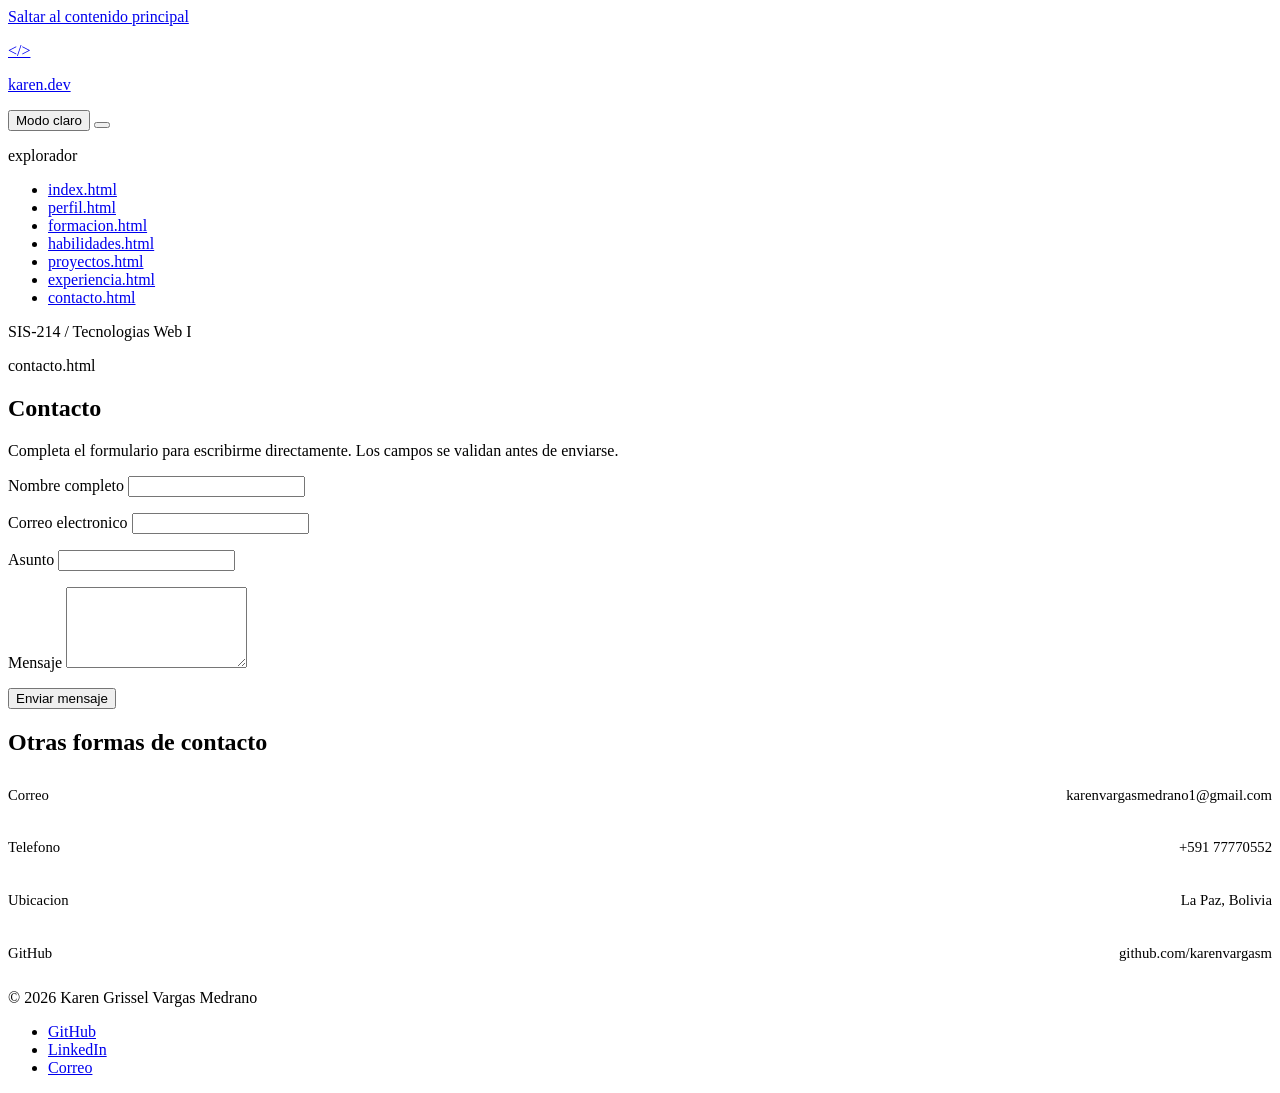
==== contacto.html @ 55a9fb4f "feat: paginas de experiencia y contacto con validacion de formulario" ====
<!DOCTYPE html>
<html lang="es">
<head>
<meta charset="UTF-8">
<meta name="viewport" content="width=device-width, initial-scale=1.0">
<title>Contacto - Karen Vargas Medrano</title>
<meta name="description" content="Formulario de contacto de Karen Grissel Vargas Medrano.">
<link rel="icon" type="image/svg+xml" href="assets/images/favicon.svg">
<link rel="preconnect" href="https://fonts.googleapis.com">
<link rel="preconnect" href="https://fonts.gstatic.com" crossorigin>
<link href="https://fonts.googleapis.com/css2?family=JetBrains+Mono:wght@400;500;700&family=Inter:wght@400;500;600;700&display=swap" rel="stylesheet">
<link rel="stylesheet" href="css/base.css">
<link rel="stylesheet" href="css/layout.css">
<link rel="stylesheet" href="css/components.css">
<link rel="stylesheet" href="css/pages.css">
</head>
<body>

<a class="skip_link" href="#contenido_principal">Saltar al contenido principal</a>

<header class="site_header">
  <div class="header_inner">
    <a class="logo_link" href="index.html">
      <p class="logo_tag">&lt;/&gt;</p>
      <p class="logo_name">karen.dev</p>
    </a>
    <div class="header_actions">
      <button id="theme_toggle" class="theme_toggle" type="button" aria-pressed="false">
        <span class="toggle_dot"></span>
        <span class="toggle_label">Modo oscuro</span>
      </button>
      <button id="mobile_nav_toggle" class="mobile_nav_toggle" type="button" aria-label="Abrir menu" aria-controls="side_nav" aria-expanded="false">
        <span></span>
      </button>
    </div>
  </div>
</header>

<div class="layout_shell">
  <nav class="side_nav" id="side_nav" aria-label="Navegacion principal">
    <p class="nav_heading">explorador</p>
    <ul class="nav_list">
      <li><a href="index.html" class="nav_link"><span class="nav_dot" style="--dot-color:#61afef"></span>index.html</a></li>
      <li><a href="perfil.html" class="nav_link"><span class="nav_dot" style="--dot-color:#c586c0"></span>perfil.html</a></li>
      <li><a href="formacion.html" class="nav_link"><span class="nav_dot" style="--dot-color:#98c379"></span>formacion.html</a></li>
      <li><a href="habilidades.html" class="nav_link"><span class="nav_dot" style="--dot-color:#e5a260"></span>habilidades.html</a></li>
      <li><a href="proyectos.html" class="nav_link"><span class="nav_dot" style="--dot-color:#f07178"></span>proyectos.html</a></li>
      <li><a href="experiencia.html" class="nav_link"><span class="nav_dot" style="--dot-color:#61afef"></span>experiencia.html</a></li>
      <li><a href="contacto.html" class="nav_link"><span class="nav_dot" style="--dot-color:#c586c0"></span>contacto.html</a></li>
    </ul>
    <p class="nav_footer_note">SIS-214 / Tecnologias Web I</p>
  </nav>

  <main id="contenido_principal">

    <section class="page_hero reveal_on_scroll">
      <p class="page_hero_tag">contacto.html</p>
      <h1>Contacto</h1>
      <p class="page_hero_desc">
        Completa el formulario para escribirme directamente. Los campos se
        validan antes de enviarse.
      </p>
    </section>

    <section class="reveal_on_scroll">
      <form id="contact_form" class="contact_form" novalidate>
        <div class="form_field">
          <label for="input_name">Nombre completo</label>
          <input type="text" id="input_name" name="nombre" autocomplete="name" required minlength="3">
          <p class="field_error" id="error_name" role="alert"></p>
        </div>

        <div class="form_field">
          <label for="input_email">Correo electronico</label>
          <input type="email" id="input_email" name="correo" autocomplete="email" required>
          <p class="field_error" id="error_email" role="alert"></p>
        </div>

        <div class="form_field">
          <label for="input_subject">Asunto</label>
          <input type="text" id="input_subject" name="asunto" required minlength="3">
          <p class="field_error" id="error_subject" role="alert"></p>
        </div>

        <div class="form_field">
          <label for="input_message">Mensaje</label>
          <textarea id="input_message" name="mensaje" rows="5" required minlength="10"></textarea>
          <p class="field_error" id="error_message" role="alert"></p>
        </div>

        <button type="submit" class="btn btn_primary">Enviar mensaje</button>
        <p class="form_status" id="form_status" role="status" aria-live="polite"></p>
      </form>
    </section>

    <section class="reveal_on_scroll">
      <h2>Otras formas de contacto</h2>
      <div class="quick_facts">
        <div class="quick_fact"><span>Correo</span><span>karenvargasmedrano1@gmail.com</span></div>
        <div class="quick_fact"><span>Telefono</span><span>+591 77770552</span></div>
        <div class="quick_fact"><span>Ubicacion</span><span>La Paz, Bolivia</span></div>
        <div class="quick_fact"><span>GitHub</span><span>github.com/karenvargasm</span></div>
      </div>
    </section>

  </main>
</div>

<footer class="site_footer">
  <p>&copy; <span id="current_year"></span> Karen Grissel Vargas Medrano</p>
  <ul class="social_links" aria-label="Enlaces profesionales">
    <li><a href="https://github.com/karenvargasm" target="_blank" rel="noopener noreferrer">GitHub</a></li>
    <li><a href="http://www.linkedin.com/in/karen-grissel-vargas-medrano-57955a436" target="_blank" rel="noopener noreferrer">LinkedIn</a></li>
    <li><a href="mailto:karenvargasmedrano1@gmail.com">Correo</a></li>
  </ul>
</footer>

<script src="js/theme.js"></script>
<script src="js/nav.js"></script>
<script src="js/reveal.js"></script>
<script src="js/contact.js"></script>
</body>
</html>
---- css/pages.css ----
.hero_section {
  display: flex;
  flex-wrap: wrap-reverse;
  align-items: center;
  gap: 2.75rem;
  padding: 3rem 0 2.5rem;
  border-bottom: 1px solid var(--border_soft);
}

.hero_text {
  flex: 1 1 340px;
}

.hero_eyebrow {
  font-family: var(--font_mono);
  color: var(--accent_string);
  margin-bottom: 0.4em;
  min-height: 1.4em;
}

.hero_summary {
  max-width: 60ch;
  color: var(--text_muted);
}

.hero_meta {
  display: flex;
  flex-wrap: wrap;
  gap: 1.4rem;
  margin: 1rem 0 1.5rem;
  font-size: 0.95rem;
  color: var(--text_muted);
}

.hero_meta li {
  display: flex;
  align-items: center;
  gap: 0.5em;
}

.hero_actions {
  display: flex;
  flex-wrap: wrap;
  gap: 0.8rem;
}

.hero_figure {
  flex: 0 0 auto;
  margin: 0 auto;
}

.hero_figure img {
  border-radius: var(--radius_base);
  width: 190px;
  height: 190px;
}

.home_terminal_wrap {
  padding: 2.5rem 0;
}

.home_grid {
  display: grid;
  grid-template-columns: 1.1fr 0.9fr;
  gap: 2.5rem;
  align-items: start;
  padding: 2.5rem 0;
  border-top: 1px solid var(--border_soft);
}

.home_grid_text h2 {
  margin-bottom: 0.6em;
}

.quick_facts {
  display: flex;
  flex-direction: column;
  gap: 0.85rem;
}

.quick_fact {
  display: flex;
  justify-content: space-between;
  padding: 0.75em 0;
  border-bottom: 1px dashed var(--border_soft);
  font-size: 0.92rem;
}

.quick_fact span:first-child {
  color: var(--text_muted);
}

@media (max-width: 900px) {
  .home_grid {
    grid-template-columns: 1fr;
  }
}

@media (max-width: 860px) {
  .hero_section {
    padding-top: 2rem;
    text-align: center;
    justify-content: center;
  }
  .hero_meta {
    justify-content: center;
  }
  .hero_meta li {
    justify-content: center;
  }
  .hero_actions {
    justify-content: center;
  }
}

@media (max-width: 480px) {
  .header_inner {
    padding: 0.75rem 1rem;
  }
  .theme_toggle span.toggle_label {
    display: none;
  }
}
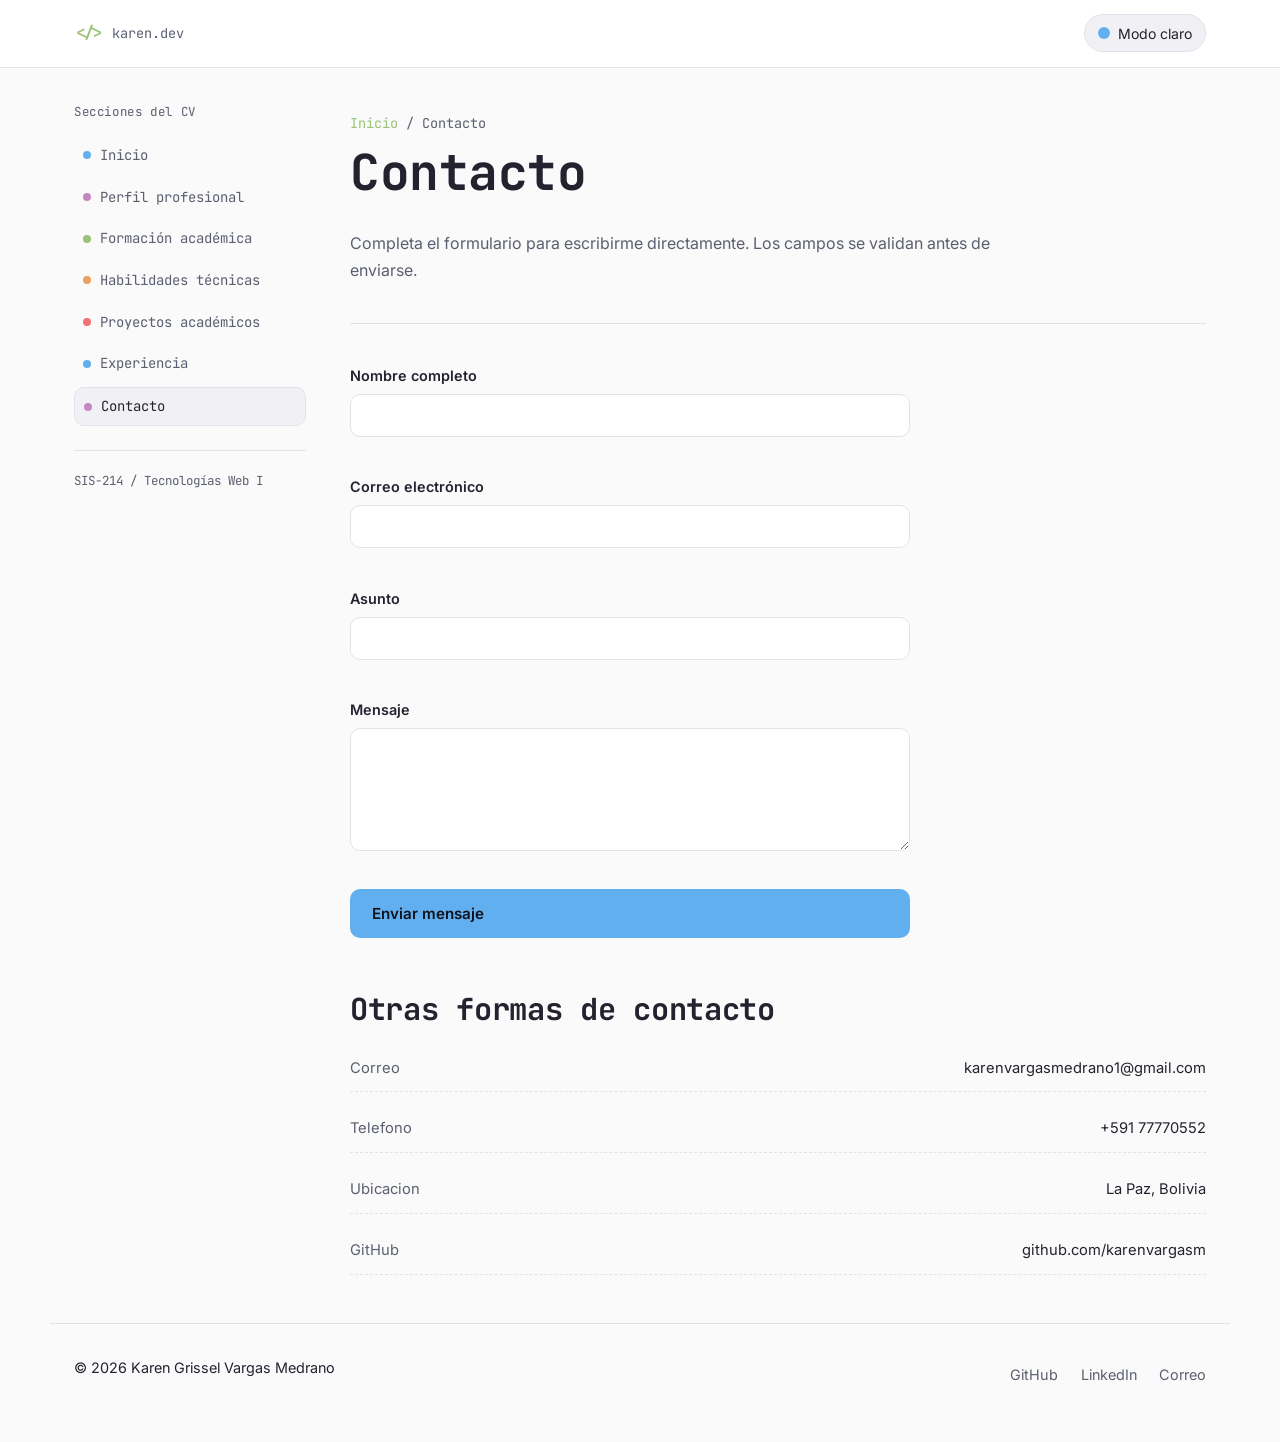
==== commit e320a669: "refactor: reemplazar nombres de archivo visibles por nombres de seccion legibles" ====
--- a/contacto.html
+++ b/contacto.html
@@ -37,24 +37,24 @@
 </header>
 
 <div class="layout_shell">
-  <nav class="side_nav" id="side_nav" aria-label="Navegacion principal">
-    <p class="nav_heading">explorador</p>
+  <nav class="side_nav" id="side_nav" aria-label="Navegación principal">
+    <p class="nav_heading">Secciones del CV</p>
     <ul class="nav_list">
-      <li><a href="index.html" class="nav_link"><span class="nav_dot" style="--dot-color:#61afef"></span>index.html</a></li>
-      <li><a href="perfil.html" class="nav_link"><span class="nav_dot" style="--dot-color:#c586c0"></span>perfil.html</a></li>
-      <li><a href="formacion.html" class="nav_link"><span class="nav_dot" style="--dot-color:#98c379"></span>formacion.html</a></li>
-      <li><a href="habilidades.html" class="nav_link"><span class="nav_dot" style="--dot-color:#e5a260"></span>habilidades.html</a></li>
-      <li><a href="proyectos.html" class="nav_link"><span class="nav_dot" style="--dot-color:#f07178"></span>proyectos.html</a></li>
-      <li><a href="experiencia.html" class="nav_link"><span class="nav_dot" style="--dot-color:#61afef"></span>experiencia.html</a></li>
-      <li><a href="contacto.html" class="nav_link"><span class="nav_dot" style="--dot-color:#c586c0"></span>contacto.html</a></li>
+      <li><a href="index.html" class="nav_link"><span class="nav_dot" style="--dot-color:#61afef"></span>Inicio</a></li>
+      <li><a href="perfil.html" class="nav_link"><span class="nav_dot" style="--dot-color:#c586c0"></span>Perfil profesional</a></li>
+      <li><a href="formacion.html" class="nav_link"><span class="nav_dot" style="--dot-color:#98c379"></span>Formación académica</a></li>
+      <li><a href="habilidades.html" class="nav_link"><span class="nav_dot" style="--dot-color:#e5a260"></span>Habilidades técnicas</a></li>
+      <li><a href="proyectos.html" class="nav_link"><span class="nav_dot" style="--dot-color:#f07178"></span>Proyectos académicos</a></li>
+      <li><a href="experiencia.html" class="nav_link"><span class="nav_dot" style="--dot-color:#61afef"></span>Experiencia</a></li>
+      <li><a href="contacto.html" class="nav_link"><span class="nav_dot" style="--dot-color:#c586c0"></span>Contacto</a></li>
     </ul>
-    <p class="nav_footer_note">SIS-214 / Tecnologias Web I</p>
+    <p class="nav_footer_note">SIS-214 / Tecnologías Web I</p>
   </nav>
 
   <main id="contenido_principal">
 
     <section class="page_hero reveal_on_scroll">
-      <p class="page_hero_tag">contacto.html</p>
+      <p class="page_hero_tag"><a href="index.html">Inicio</a> <span aria-hidden="true">/</span> Contacto</p>
       <h1>Contacto</h1>
       <p class="page_hero_desc">
         Completa el formulario para escribirme directamente. Los campos se
@@ -71,7 +71,7 @@
         </div>
 
         <div class="form_field">
-          <label for="input_email">Correo electronico</label>
+          <label for="input_email">Correo electrónico</label>
           <input type="email" id="input_email" name="correo" autocomplete="email" required>
           <p class="field_error" id="error_email" role="alert"></p>
         </div>
--- a/css/base.css
+++ b/css/base.css
@@ -0,0 +1,129 @@
+:root {
+  --font_mono: 'JetBrains Mono', 'Courier New', monospace;
+  --font_sans: 'Inter', system-ui, -apple-system, sans-serif;
+
+  --accent_function: #61afef;
+  --accent_keyword: #c586c0;
+  --accent_string: #98c379;
+  --accent_warning: #e5a260;
+  --accent_error: #f07178;
+
+  --bg_body: #1e1e2e;
+  --bg_panel: #262637;
+  --bg_panel_alt: #2d2d42;
+  --text_main: #e8e6e3;
+  --text_muted: #9aa0b3;
+  --border_soft: #3a3a52;
+
+  --radius_base: 10px;
+  --radius_lg: 16px;
+  --transition_base: 0.2s ease;
+  --transition_slow: 0.45s ease;
+  --max_width: 1180px;
+}
+
+[data-theme='light'] {
+  --bg_body: #fafafa;
+  --bg_panel: #ffffff;
+  --bg_panel_alt: #f1f1f5;
+  --text_main: #232330;
+  --text_muted: #5b5f70;
+  --border_soft: #e2e2ea;
+}
+
+*, *::before, *::after {
+  box-sizing: border-box;
+}
+
+html {
+  scroll-behavior: smooth;
+}
+
+@media (prefers-reduced-motion: reduce) {
+  html {
+    scroll-behavior: auto;
+  }
+  *, *::before, *::after {
+    animation-duration: 0.01ms !important;
+    transition-duration: 0.01ms !important;
+  }
+}
+
+body {
+  margin: 0;
+  background-color: var(--bg_body);
+  color: var(--text_main);
+  font-family: var(--font_sans);
+  line-height: 1.65;
+  transition: background-color var(--transition_base), color var(--transition_base);
+}
+
+h1, h2, h3, h4 {
+  font-family: var(--font_mono);
+  line-height: 1.25;
+  margin: 0 0 0.55em;
+  letter-spacing: -0.01em;
+}
+
+h1 { font-size: clamp(2rem, 5vw, 3.1rem); }
+h2 { font-size: clamp(1.4rem, 3vw, 1.9rem); }
+h3 { font-size: 1.08rem; }
+h4 { font-size: 0.95rem; color: var(--text_muted); }
+
+p {
+  margin: 0 0 1em;
+  color: var(--text_main);
+}
+
+a {
+  color: var(--accent_function);
+}
+
+img {
+  max-width: 100%;
+  display: block;
+}
+
+ul, ol {
+  margin: 0;
+  padding: 0;
+  list-style: none;
+}
+
+button {
+  font: inherit;
+}
+
+a:focus-visible,
+button:focus-visible,
+input:focus-visible,
+textarea:focus-visible {
+  outline: 3px solid var(--accent_function);
+  outline-offset: 2px;
+}
+
+.skip_link {
+  position: absolute;
+  left: -999px;
+  top: 0;
+  background: var(--accent_function);
+  color: #10131c;
+  padding: 0.75em 1.25em;
+  z-index: 100;
+  border-radius: 0 0 var(--radius_base) 0;
+}
+
+.skip_link:focus {
+  left: 0;
+}
+
+.reveal_on_scroll {
+  opacity: 0;
+  transform: translateY(24px);
+  transition: opacity var(--transition_slow), transform var(--transition_slow);
+}
+
+.reveal_on_scroll.is_visible {
+  opacity: 1;
+  transform: translateY(0);
+}
--- a/css/layout.css
+++ b/css/layout.css
@@ -0,0 +1,252 @@
+.site_header {
+  position: sticky;
+  top: 0;
+  z-index: 30;
+  background-color: var(--bg_panel);
+  border-bottom: 1px solid var(--border_soft);
+}
+
+.header_inner {
+  max-width: var(--max_width);
+  margin: 0 auto;
+  padding: 0.9rem 1.5rem;
+  display: flex;
+  align-items: center;
+  justify-content: space-between;
+  gap: 1rem;
+}
+
+.logo_link {
+  display: flex;
+  align-items: center;
+  gap: 0.5em;
+  text-decoration: none;
+}
+
+.logo_tag {
+  font-family: var(--font_mono);
+  font-weight: 700;
+  color: var(--accent_string);
+  margin: 0;
+}
+
+.logo_name {
+  font-family: var(--font_mono);
+  font-size: 0.85rem;
+  color: var(--text_muted);
+  margin: 0;
+}
+
+.header_actions {
+  display: flex;
+  align-items: center;
+  gap: 0.75rem;
+}
+
+.mobile_nav_toggle {
+  display: none;
+  align-items: center;
+  justify-content: center;
+  width: 40px;
+  height: 40px;
+  border-radius: var(--radius_base);
+  background-color: var(--bg_panel_alt);
+  border: 1px solid var(--border_soft);
+  cursor: pointer;
+}
+
+.mobile_nav_toggle span {
+  display: block;
+  width: 18px;
+  height: 2px;
+  background-color: var(--text_main);
+  position: relative;
+}
+
+.mobile_nav_toggle span::before,
+.mobile_nav_toggle span::after {
+  content: '';
+  position: absolute;
+  left: 0;
+  width: 18px;
+  height: 2px;
+  background-color: var(--text_main);
+}
+
+.mobile_nav_toggle span::before { top: -6px; }
+.mobile_nav_toggle span::after { top: 6px; }
+
+.theme_toggle {
+  display: flex;
+  align-items: center;
+  gap: 0.55em;
+  background-color: var(--bg_panel_alt);
+  color: var(--text_main);
+  border: 1px solid var(--border_soft);
+  border-radius: 999px;
+  padding: 0.45em 0.95em;
+  font-family: var(--font_sans);
+  font-size: 0.88rem;
+  cursor: pointer;
+  transition: transform var(--transition_base);
+}
+
+.theme_toggle:hover {
+  transform: translateY(-1px);
+}
+
+.toggle_dot {
+  width: 12px;
+  height: 12px;
+  border-radius: 50%;
+  background-color: var(--accent_warning);
+  transition: background-color var(--transition_base);
+}
+
+[data-theme='light'] .toggle_dot {
+  background-color: var(--accent_function);
+}
+
+.layout_shell {
+  max-width: var(--max_width);
+  margin: 0 auto;
+  padding: 0 1.5rem;
+  display: grid;
+  grid-template-columns: 232px 1fr;
+  gap: 2.75rem;
+  align-items: start;
+}
+
+.side_nav {
+  position: sticky;
+  top: 5rem;
+  padding: 1.4rem 0 3rem;
+}
+
+.nav_heading {
+  font-family: var(--font_mono);
+  color: var(--text_muted);
+  font-size: 0.78rem;
+  letter-spacing: 0.05em;
+  margin-bottom: 0.9rem;
+}
+
+.nav_list {
+  display: flex;
+  flex-direction: column;
+  gap: 0.3rem;
+}
+
+.nav_link {
+  display: flex;
+  align-items: center;
+  gap: 0.65em;
+  padding: 0.5em 0.65em;
+  border-radius: var(--radius_base);
+  color: var(--text_muted);
+  text-decoration: none;
+  font-family: var(--font_mono);
+  font-size: 0.87rem;
+  transition: background-color var(--transition_base), color var(--transition_base);
+}
+
+.nav_link:hover,
+.nav_link:focus-visible {
+  background-color: var(--bg_panel_alt);
+  color: var(--text_main);
+}
+
+.nav_link.is_active {
+  background-color: var(--bg_panel_alt);
+  color: var(--text_main);
+  border: 1px solid var(--border_soft);
+}
+
+.nav_dot {
+  width: 8px;
+  height: 8px;
+  border-radius: 50%;
+  background-color: var(--dot-color, var(--accent_function));
+  flex-shrink: 0;
+}
+
+.nav_footer_note {
+  margin-top: 1.5rem;
+  padding-top: 1.25rem;
+  border-top: 1px solid var(--border_soft);
+  font-size: 0.78rem;
+  color: var(--text_muted);
+  font-family: var(--font_mono);
+}
+
+main {
+  padding-bottom: 3rem;
+  min-width: 0;
+}
+
+.site_footer {
+  max-width: var(--max_width);
+  margin: 0 auto;
+  padding: 2rem 1.5rem 3rem;
+  display: flex;
+  flex-wrap: wrap;
+  gap: 1rem;
+  align-items: center;
+  justify-content: space-between;
+  color: var(--text_muted);
+  font-size: 0.9rem;
+  border-top: 1px solid var(--border_soft);
+}
+
+.social_links {
+  display: flex;
+  gap: 1.4rem;
+}
+
+.social_links a {
+  color: var(--text_muted);
+  text-decoration: none;
+  display: flex;
+  align-items: center;
+  gap: 0.4em;
+}
+
+.social_links a:hover {
+  color: var(--accent_function);
+}
+
+@media (max-width: 860px) {
+  .layout_shell {
+    grid-template-columns: 1fr;
+    gap: 0;
+  }
+
+  .mobile_nav_toggle {
+    display: flex;
+  }
+
+  .side_nav {
+    position: fixed;
+    inset: 0;
+    top: 64px;
+    background-color: var(--bg_body);
+    padding: 1.5rem;
+    transform: translateX(-100%);
+    transition: transform var(--transition_slow);
+    z-index: 25;
+    overflow-y: auto;
+  }
+
+  .side_nav.is_open {
+    transform: translateX(0);
+  }
+
+  .nav_list {
+    gap: 0.5rem;
+  }
+
+  .nav_link {
+    font-size: 1rem;
+    padding: 0.85em 0.75em;
+  }
+}
--- a/css/components.css
+++ b/css/components.css
@@ -0,0 +1,542 @@
+.btn {
+  display: inline-flex;
+  align-items: center;
+  gap: 0.5em;
+  font-family: var(--font_sans);
+  font-weight: 600;
+  font-size: 0.95rem;
+  padding: 0.7em 1.4em;
+  border-radius: var(--radius_base);
+  text-decoration: none;
+  border: 1px solid transparent;
+  cursor: pointer;
+  transition: transform var(--transition_base), background-color var(--transition_base);
+}
+
+.btn:hover {
+  transform: translateY(-2px);
+}
+
+.btn_primary {
+  background-color: var(--accent_function);
+  color: #10131c;
+}
+
+.btn_secondary {
+  background-color: transparent;
+  border-color: var(--border_soft);
+  color: var(--text_main);
+}
+
+.page_hero {
+  padding: 2.75rem 0 1.5rem;
+  border-bottom: 1px solid var(--border_soft);
+  margin-bottom: 2.5rem;
+}
+
+.page_hero_tag {
+  font-family: var(--font_mono);
+  color: var(--text_muted);
+  font-size: 0.85rem;
+  margin-bottom: 0.5em;
+}
+
+.page_hero_tag a {
+  color: var(--accent_string);
+  text-decoration: none;
+}
+
+.page_hero_tag a:hover {
+  text-decoration: underline;
+}
+
+.page_hero_desc {
+  max-width: 64ch;
+  color: var(--text_muted);
+}
+
+.stat_grid {
+  display: grid;
+  grid-template-columns: repeat(auto-fit, minmax(150px, 1fr));
+  gap: 1rem;
+  margin: 2rem 0;
+}
+
+.stat_card {
+  background-color: var(--bg_panel);
+  border: 1px solid var(--border_soft);
+  border-radius: var(--radius_base);
+  padding: 1.1rem 1.25rem;
+}
+
+.stat_value {
+  font-family: var(--font_mono);
+  font-size: 1.8rem;
+  color: var(--accent_function);
+  display: block;
+}
+
+.stat_label {
+  font-size: 0.85rem;
+  color: var(--text_muted);
+}
+
+.section_nav_grid {
+  display: grid;
+  grid-template-columns: repeat(auto-fit, minmax(230px, 1fr));
+  gap: 1.25rem;
+  margin: 2rem 0;
+}
+
+.section_nav_card {
+  display: block;
+  background-color: var(--bg_panel);
+  border: 1px solid var(--border_soft);
+  border-radius: var(--radius_lg);
+  padding: 1.5rem;
+  text-decoration: none;
+  color: var(--text_main);
+  transition: transform var(--transition_base), border-color var(--transition_base);
+  position: relative;
+  overflow: hidden;
+}
+
+.section_nav_card::before {
+  content: '';
+  position: absolute;
+  top: 0;
+  left: 0;
+  width: 4px;
+  height: 100%;
+  background-color: var(--dot-color, var(--accent_function));
+}
+
+.section_nav_card:hover {
+  transform: translateY(-4px);
+  border-color: var(--dot-color, var(--accent_function));
+}
+
+.section_nav_file {
+  font-family: var(--font_mono);
+  font-size: 0.78rem;
+  color: var(--text_muted);
+  display: block;
+  margin-bottom: 0.6em;
+}
+
+.section_nav_arrow {
+  font-family: var(--font_mono);
+  color: var(--dot-color, var(--accent_function));
+  font-size: 0.85rem;
+}
+
+.terminal_window {
+  background-color: #14141f;
+  border: 1px solid var(--border_soft);
+  border-radius: var(--radius_lg);
+  overflow: hidden;
+  box-shadow: 0 20px 60px -25px rgba(0,0,0,0.6);
+}
+
+.terminal_bar {
+  display: flex;
+  align-items: center;
+  gap: 0.5rem;
+  padding: 0.75rem 1rem;
+  background-color: #1a1a28;
+  border-bottom: 1px solid var(--border_soft);
+}
+
+.terminal_dot {
+  width: 11px;
+  height: 11px;
+  border-radius: 50%;
+}
+
+.terminal_dot.dot_red { background-color: #f07178; }
+.terminal_dot.dot_yellow { background-color: #e5a260; }
+.terminal_dot.dot_green { background-color: #98c379; }
+
+.terminal_title {
+  margin-left: 0.5rem;
+  font-family: var(--font_mono);
+  font-size: 0.78rem;
+  color: var(--text_muted);
+}
+
+.terminal_body {
+  padding: 1.5rem;
+  font-family: var(--font_mono);
+  font-size: 0.92rem;
+  color: #d7dae0;
+  min-height: 220px;
+}
+
+.terminal_line {
+  display: block;
+  margin-bottom: 0.5em;
+  white-space: pre-wrap;
+  word-break: break-word;
+}
+
+.terminal_prompt {
+  color: var(--accent_string);
+  margin-right: 0.5em;
+}
+
+.terminal_output {
+  color: var(--text_muted);
+}
+
+.terminal_cursor {
+  display: inline-block;
+  width: 8px;
+  height: 1.1em;
+  background-color: var(--accent_function);
+  vertical-align: text-bottom;
+  animation: blink_cursor 1s steps(1) infinite;
+}
+
+@keyframes blink_cursor {
+  50% { opacity: 0; }
+}
+
+.timeline_list {
+  display: flex;
+  flex-direction: column;
+  gap: 1.4rem;
+  border-left: 2px solid var(--border_soft);
+  padding-left: 1.6rem;
+  position: relative;
+}
+
+.timeline_item {
+  position: relative;
+}
+
+.timeline_item::before {
+  content: '';
+  position: absolute;
+  left: -1.85rem;
+  top: 0.35rem;
+  width: 10px;
+  height: 10px;
+  border-radius: 50%;
+  background-color: var(--accent_function);
+  border: 2px solid var(--bg_body);
+}
+
+.timeline_date {
+  font-family: var(--font_mono);
+  font-size: 0.8rem;
+  color: var(--accent_keyword);
+  margin-bottom: 0.15em;
+}
+
+.badge {
+  display: inline-block;
+  font-family: var(--font_mono);
+  font-size: 0.72rem;
+  padding: 0.28em 0.7em;
+  border-radius: 999px;
+  background-color: var(--bg_panel_alt);
+  border: 1px solid var(--border_soft);
+  color: var(--text_muted);
+}
+
+.badge_current {
+  background-color: rgba(97, 175, 239, 0.12);
+  border-color: var(--accent_function);
+  color: var(--accent_function);
+}
+
+.skills_grid {
+  display: grid;
+  grid-template-columns: repeat(auto-fit, minmax(230px, 1fr));
+  gap: 1.25rem;
+  margin-bottom: 1.75rem;
+}
+
+.skill_card {
+  background-color: var(--bg_panel);
+  border: 1px solid var(--border_soft);
+  border-radius: var(--radius_base);
+  padding: 1rem 1.15rem;
+}
+
+.skill_card_head {
+  display: flex;
+  justify-content: space-between;
+  align-items: baseline;
+  margin-bottom: 0.5em;
+}
+
+.skill_percent {
+  font-family: var(--font_mono);
+  font-size: 0.8rem;
+  color: var(--text_muted);
+}
+
+.skill_bar {
+  height: 8px;
+  border-radius: 999px;
+  background-color: var(--bg_panel_alt);
+  overflow: hidden;
+}
+
+.skill_fill {
+  display: block;
+  height: 100%;
+  width: 0%;
+  background: linear-gradient(90deg, var(--accent_function), var(--accent_string));
+  border-radius: inherit;
+  transition: width 1.1s ease;
+}
+
+.skill_fill.is_filled {
+  width: var(--fill-level, 0%);
+}
+
+.skill_group_title {
+  font-family: var(--font_mono);
+  color: var(--accent_string);
+  font-size: 0.85rem;
+  text-transform: lowercase;
+  margin: 2rem 0 1rem;
+}
+
+.tag_list {
+  display: flex;
+  flex-wrap: wrap;
+  gap: 0.6rem;
+}
+
+.tag {
+  font-family: var(--font_mono);
+  font-size: 0.8rem;
+  background-color: var(--bg_panel_alt);
+  border: 1px solid var(--border_soft);
+  color: var(--text_muted);
+  padding: 0.4em 0.85em;
+  border-radius: 999px;
+  transition: border-color var(--transition_base), color var(--transition_base);
+}
+
+.tag:hover {
+  border-color: var(--accent_function);
+  color: var(--text_main);
+}
+
+.filter_bar {
+  display: flex;
+  flex-wrap: wrap;
+  gap: 0.65rem;
+  margin: 1.75rem 0;
+}
+
+.filter_btn {
+  font-family: var(--font_mono);
+  font-size: 0.82rem;
+  background-color: var(--bg_panel);
+  border: 1px solid var(--border_soft);
+  color: var(--text_muted);
+  padding: 0.5em 1.05em;
+  border-radius: 999px;
+  cursor: pointer;
+  transition: all var(--transition_base);
+}
+
+.filter_btn:hover {
+  color: var(--text_main);
+  border-color: var(--accent_function);
+}
+
+.filter_btn.is_active {
+  background-color: var(--accent_function);
+  color: #10131c;
+  border-color: var(--accent_function);
+}
+
+.projects_grid {
+  display: grid;
+  grid-template-columns: repeat(auto-fit, minmax(260px, 1fr));
+  gap: 1.25rem;
+}
+
+.project_card {
+  background-color: var(--bg_panel);
+  border: 1px solid var(--border_soft);
+  border-radius: var(--radius_base);
+  padding: 1.35rem;
+  display: flex;
+  flex-direction: column;
+  gap: 0.75rem;
+  transition: transform var(--transition_base), border-color var(--transition_base);
+}
+
+.project_card:hover {
+  transform: translateY(-3px);
+  border-color: var(--accent_function);
+}
+
+.project_category {
+  font-family: var(--font_mono);
+  font-size: 0.75rem;
+  color: var(--accent_warning);
+}
+
+.project_summary {
+  color: var(--text_muted);
+  font-size: 0.94rem;
+  flex-grow: 1;
+}
+
+.project_detail_btn {
+  align-self: flex-start;
+  background: none;
+  border: 1px solid var(--border_soft);
+  color: var(--accent_function);
+  font-family: var(--font_mono);
+  font-size: 0.82rem;
+  padding: 0.5em 1em;
+  border-radius: var(--radius_base);
+  cursor: pointer;
+  transition: background-color var(--transition_base);
+}
+
+.project_detail_btn:hover {
+  background-color: var(--bg_panel_alt);
+}
+
+.modal_overlay {
+  position: fixed;
+  inset: 0;
+  background-color: rgba(10, 10, 18, 0.72);
+  display: none;
+  align-items: center;
+  justify-content: center;
+  padding: 1.5rem;
+  z-index: 60;
+}
+
+.modal_overlay.is_open {
+  display: flex;
+}
+
+.modal_box {
+  background-color: var(--bg_panel);
+  border: 1px solid var(--border_soft);
+  border-radius: var(--radius_lg);
+  max-width: 560px;
+  width: 100%;
+  max-height: 85vh;
+  overflow-y: auto;
+  padding: 2rem;
+  position: relative;
+}
+
+.modal_close {
+  position: absolute;
+  top: 1.1rem;
+  right: 1.1rem;
+  background-color: var(--bg_panel_alt);
+  border: 1px solid var(--border_soft);
+  color: var(--text_main);
+  width: 34px;
+  height: 34px;
+  border-radius: 50%;
+  cursor: pointer;
+  font-family: var(--font_mono);
+  font-size: 1rem;
+}
+
+.modal_category {
+  font-family: var(--font_mono);
+  font-size: 0.78rem;
+  color: var(--accent_warning);
+  margin-bottom: 0.4em;
+}
+
+.modal_list {
+  display: flex;
+  flex-direction: column;
+  gap: 0.5rem;
+  margin-top: 1rem;
+}
+
+.modal_list li {
+  padding-left: 1.2em;
+  position: relative;
+  color: var(--text_muted);
+}
+
+.modal_list li::before {
+  content: '>';
+  position: absolute;
+  left: 0;
+  color: var(--accent_function);
+  font-family: var(--font_mono);
+}
+
+.contact_form {
+  display: flex;
+  flex-direction: column;
+  gap: 1.1rem;
+  max-width: 560px;
+}
+
+.form_field {
+  display: flex;
+  flex-direction: column;
+  gap: 0.4em;
+}
+
+.form_field label {
+  font-size: 0.9rem;
+  font-weight: 600;
+  color: var(--text_main);
+}
+
+.form_field input,
+.form_field textarea {
+  font-family: var(--font_sans);
+  font-size: 1rem;
+  padding: 0.65em 0.8em;
+  border-radius: var(--radius_base);
+  border: 1px solid var(--border_soft);
+  background-color: var(--bg_panel);
+  color: var(--text_main);
+  transition: border-color var(--transition_base);
+}
+
+.form_field input:focus,
+.form_field textarea:focus {
+  border-color: var(--accent_function);
+}
+
+.form_field.has_error input,
+.form_field.has_error textarea {
+  border-color: var(--accent_error);
+}
+
+.field_error {
+  color: var(--accent_error);
+  font-size: 0.82rem;
+  min-height: 1.1em;
+  margin: 0;
+}
+
+.form_status {
+  font-family: var(--font_mono);
+  font-size: 0.9rem;
+  min-height: 1.4em;
+}
+
+.form_status.is_success { color: var(--accent_string); }
+.form_status.is_error { color: var(--accent_error); }
+
+.icon_svg {
+  width: 16px;
+  height: 16px;
+  flex-shrink: 0;
+}
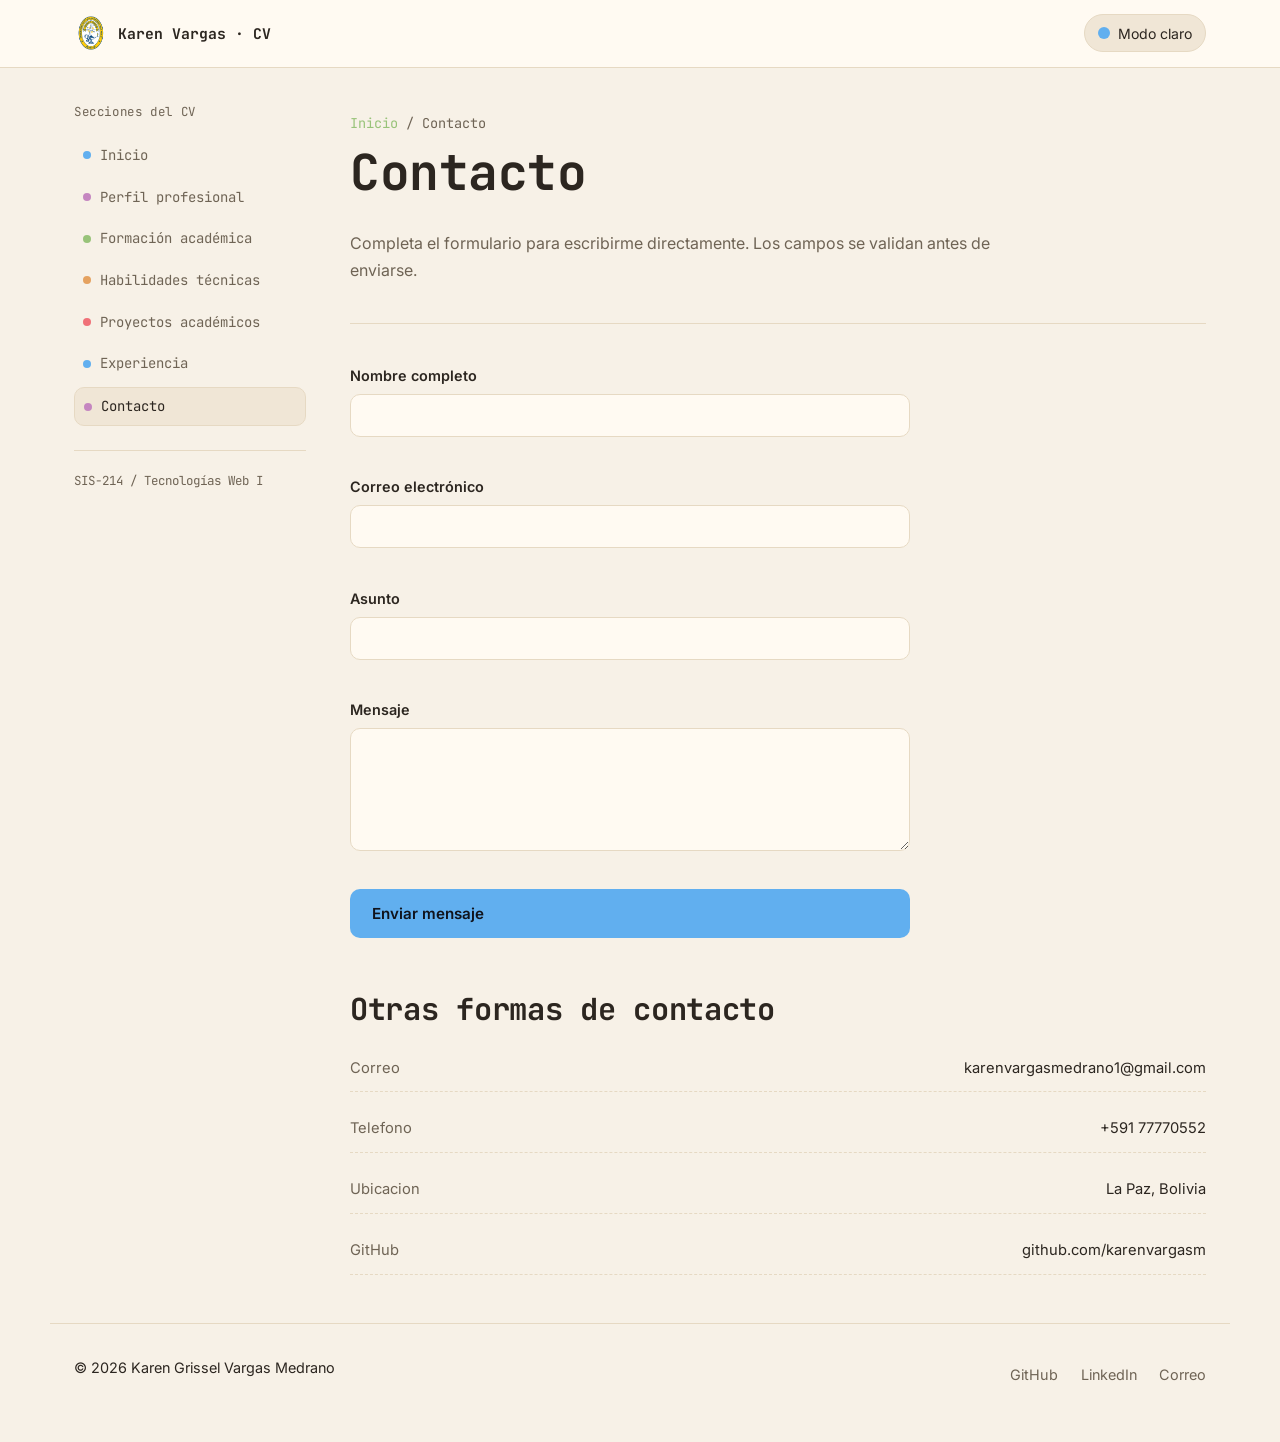
==== commit b8fe0f21: "feat: reemplazar logo personal por insignia institucional del proyecto" ====
--- a/contacto.html
+++ b/contacto.html
@@ -21,9 +21,12 @@
 <header class="site_header">
   <div class="header_inner">
     <a class="logo_link" href="index.html">
-      <p class="logo_tag">&lt;/&gt;</p>
-      <p class="logo_name">karen.dev</p>
-    </a>
+  <img src="assets/images/logo-institucional.png" alt="Universidad Católica Boliviana San Pablo" class="logo_badge" width="34" height="34">
+  <span class="logo_text">
+    <span class="logo_name">Karen Vargas · CV</span>
+    <span class="logo_sub"></span>
+  </span>
+</a>
     <div class="header_actions">
       <button id="theme_toggle" class="theme_toggle" type="button" aria-pressed="false">
         <span class="toggle_dot"></span>
--- a/css/base.css
+++ b/css/base.css
@@ -23,12 +23,12 @@
 }
 
 [data-theme='light'] {
-  --bg_body: #fafafa;
-  --bg_panel: #ffffff;
-  --bg_panel_alt: #f1f1f5;
-  --text_main: #232330;
-  --text_muted: #5b5f70;
-  --border_soft: #e2e2ea;
+  --bg_body: #f7f1e7;
+  --bg_panel: #fffaf2;
+  --bg_panel_alt: #f0e6d6;
+  --text_main: #2c2620;
+  --text_muted: #6f6455;
+  --border_soft: #e6d9c3;
 }
 
 *, *::before, *::after {
--- a/css/layout.css
+++ b/css/layout.css
@@ -19,22 +19,34 @@
 .logo_link {
   display: flex;
   align-items: center;
-  gap: 0.5em;
+  gap: 0.65em;
   text-decoration: none;
 }
 
-.logo_tag {
+.logo_badge {
+  display: block;
+  flex-shrink: 0;
+  border-radius: 50%;
+}
+
+.logo_text {
+  display: flex;
+  flex-direction: column;
+  line-height: 1.2;
+}
+
+.logo_name {
   font-family: var(--font_mono);
   font-weight: 700;
-  color: var(--accent_string);
+  font-size: 0.92rem;
+  color: var(--text_main);
   margin: 0;
 }
 
-.logo_name {
-  font-family: var(--font_mono);
-  font-size: 0.85rem;
-  color: var(--text_muted);
-  margin: 0;
+.logo_sub {
+  font-family: var(--font_mono);
+  font-size: 0.72rem;
+  color: var(--text_muted);
 }
 
 .header_actions {
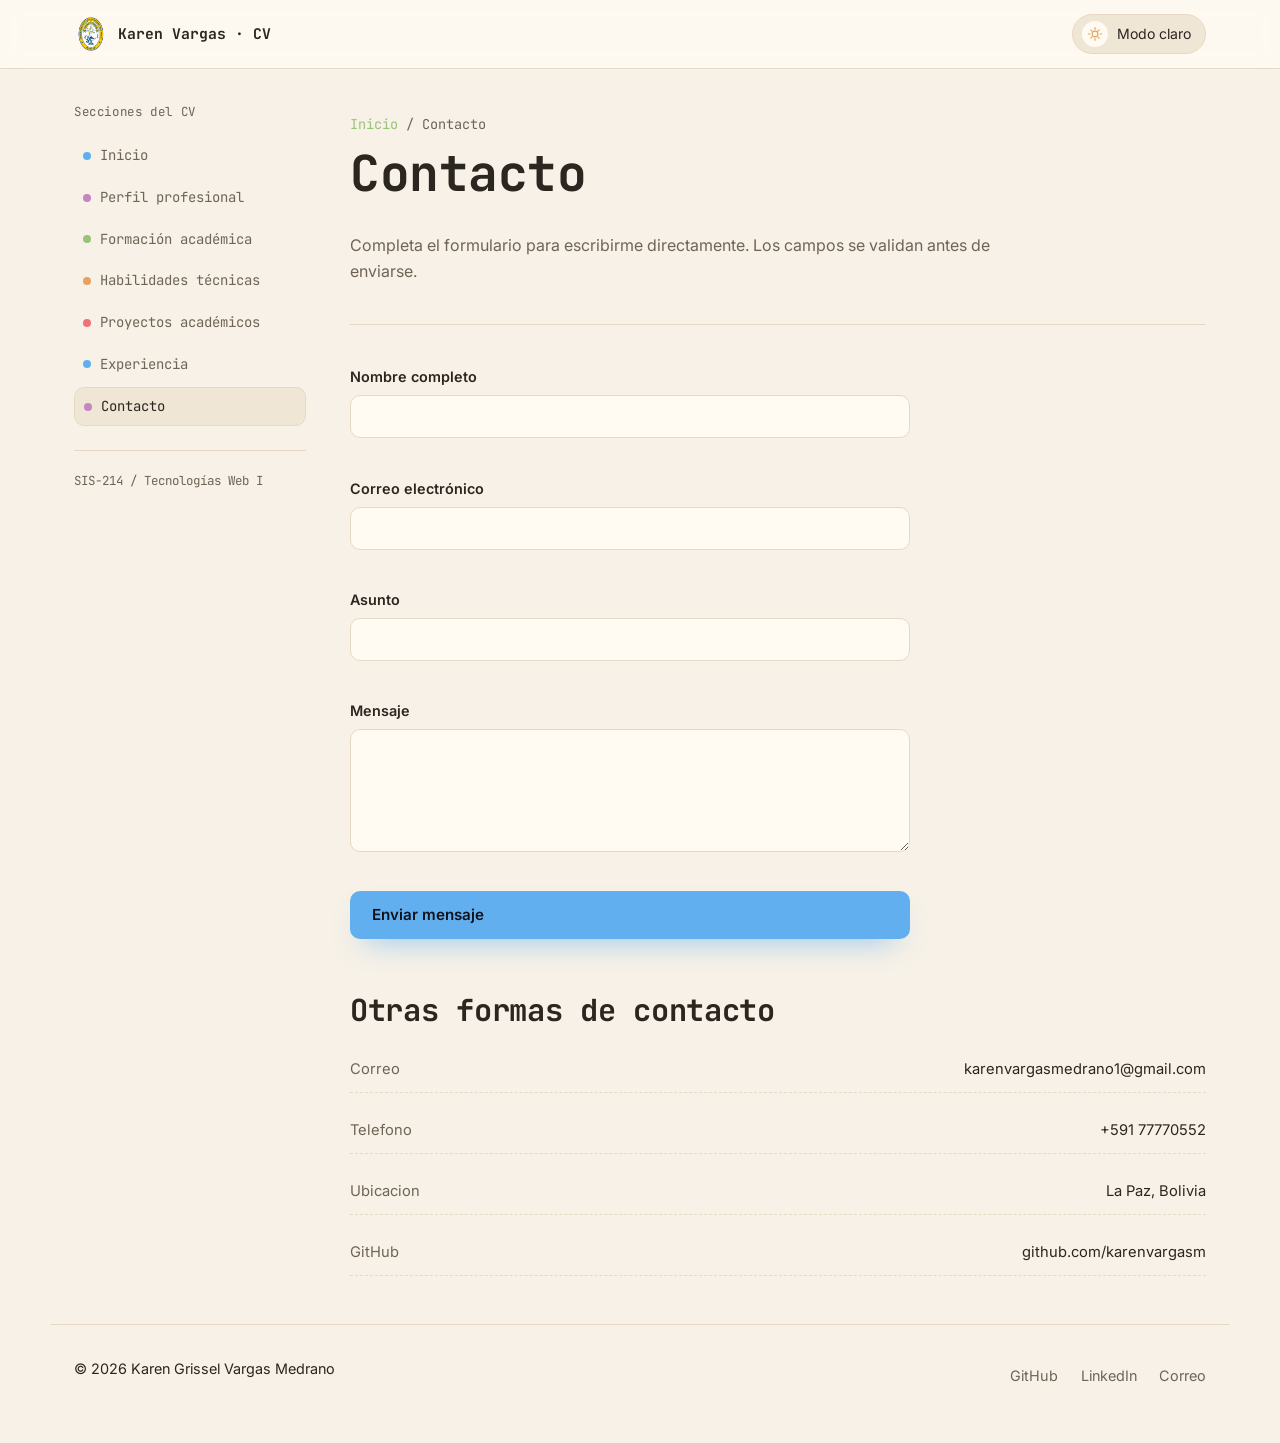
==== commit ccf1dd04: "style: reemplazar boton de tema" ====
--- a/contacto.html
+++ b/contacto.html
@@ -29,9 +29,17 @@
 </a>
     <div class="header_actions">
       <button id="theme_toggle" class="theme_toggle" type="button" aria-pressed="false">
-        <span class="toggle_dot"></span>
-        <span class="toggle_label">Modo oscuro</span>
-      </button>
+  <span class="toggle_icon" aria-hidden="true">
+    <svg class="icon_sun" viewBox="0 0 24 24" fill="none" xmlns="http://www.w3.org/2000/svg">
+      <circle cx="12" cy="12" r="4.3" stroke="currentColor" stroke-width="1.7"/>
+      <path d="M12 2.5V5.2M12 18.8V21.5M4.5 12H1.8M22.2 12H19.5M5.7 5.7L7.6 7.6M16.4 16.4L18.3 18.3M18.3 5.7L16.4 7.6M7.6 16.4L5.7 18.3" stroke="currentColor" stroke-width="1.7" stroke-linecap="round"/>
+    </svg>
+    <svg class="icon_moon" viewBox="0 0 24 24" fill="none" xmlns="http://www.w3.org/2000/svg">
+      <path d="M20.2 14.3A8.4 8.4 0 1 1 9.7 3.8a6.6 6.6 0 0 0 10.5 10.5Z" fill="currentColor"/>
+    </svg>
+  </span>
+  <span class="toggle_label">Modo oscuro</span>
+</button>
       <button id="mobile_nav_toggle" class="mobile_nav_toggle" type="button" aria-label="Abrir menu" aria-controls="side_nav" aria-expanded="false">
         <span></span>
       </button>
@@ -114,12 +122,15 @@
   <ul class="social_links" aria-label="Enlaces profesionales">
     <li><a href="https://github.com/karenvargasm" target="_blank" rel="noopener noreferrer">GitHub</a></li>
     <li><a href="http://www.linkedin.com/in/karen-grissel-vargas-medrano-57955a436" target="_blank" rel="noopener noreferrer">LinkedIn</a></li>
-    <li><a href="mailto:karenvargasmedrano1@gmail.com">Correo</a></li>
+    <li><a href="mailto:karenvargasmedrano1@gmail.com" id="email_link">Correo</a></li>
   </ul>
 </footer>
 
+<p class="email_toast" id="email_toast" role="status" aria-live="polite"></p>
+
 <script src="js/theme.js"></script>
 <script src="js/nav.js"></script>
+<script src="js/email.js"></script>
 <script src="js/reveal.js"></script>
 <script src="js/contact.js"></script>
 </body>
--- a/css/layout.css
+++ b/css/layout.css
@@ -2,7 +2,8 @@
   position: sticky;
   top: 0;
   z-index: 30;
-  background-color: var(--bg_panel);
+  background-color: color-mix(in srgb, var(--bg_panel) 88%, transparent);
+  backdrop-filter: blur(10px);
   border-bottom: 1px solid var(--border_soft);
 }
 
@@ -91,32 +92,54 @@
 .theme_toggle {
   display: flex;
   align-items: center;
-  gap: 0.55em;
+  gap: 0.6em;
   background-color: var(--bg_panel_alt);
   color: var(--text_main);
   border: 1px solid var(--border_soft);
   border-radius: 999px;
-  padding: 0.45em 0.95em;
+  padding: 0.4em 1em 0.4em 0.7em;
   font-family: var(--font_sans);
   font-size: 0.88rem;
   cursor: pointer;
-  transition: transform var(--transition_base);
+  transition: transform var(--transition_base), border-color var(--transition_base);
 }
 
 .theme_toggle:hover {
   transform: translateY(-1px);
-}
-
-.toggle_dot {
-  width: 12px;
-  height: 12px;
+  border-color: var(--accent_warning);
+}
+
+.toggle_icon {
+  display: flex;
+  align-items: center;
+  justify-content: center;
+  width: 26px;
+  height: 26px;
   border-radius: 50%;
-  background-color: var(--accent_warning);
-  transition: background-color var(--transition_base);
-}
-
-[data-theme='light'] .toggle_dot {
-  background-color: var(--accent_function);
+  background-color: var(--bg_panel);
+}
+
+.toggle_icon svg {
+  width: 16px;
+  height: 16px;
+}
+
+.icon_moon {
+  display: block;
+  color: var(--accent_function);
+}
+
+.icon_sun {
+  display: none;
+  color: var(--accent_warning);
+}
+
+[data-theme='light'] .icon_moon {
+  display: none;
+}
+
+[data-theme='light'] .icon_sun {
+  display: block;
 }
 
 .layout_shell {
--- a/css/components.css
+++ b/css/components.css
@@ -20,12 +20,38 @@
 .btn_primary {
   background-color: var(--accent_function);
   color: #10131c;
+  box-shadow: 0 14px 30px -16px var(--accent_function);
 }
 
 .btn_secondary {
   background-color: transparent;
   border-color: var(--border_soft);
   color: var(--text_main);
+}
+
+.email_toast {
+  position: fixed;
+  left: 50%;
+  bottom: 1.5rem;
+  transform: translate(-50%, 12px);
+  background-color: var(--bg_panel);
+  border: 1px solid var(--border_soft);
+  color: var(--text_main);
+  padding: 0.65em 1.1em;
+  border-radius: var(--radius_base);
+  font-family: var(--font_mono);
+  font-size: 0.85rem;
+  margin: 0;
+  opacity: 0;
+  pointer-events: none;
+  transition: opacity var(--transition_base), transform var(--transition_base);
+  z-index: 80;
+  box-shadow: 0 12px 30px -12px rgba(0, 0, 0, 0.35);
+}
+
+.email_toast.is_visible {
+  opacity: 1;
+  transform: translate(-50%, 0);
 }
 
 .page_hero {
@@ -67,6 +93,12 @@
   border: 1px solid var(--border_soft);
   border-radius: var(--radius_base);
   padding: 1.1rem 1.25rem;
+  transition: transform var(--transition_base), border-color var(--transition_base);
+}
+
+.stat_card:hover {
+  transform: translateY(-3px);
+  border-color: var(--accent_function);
 }
 
 .stat_value {
@@ -128,77 +160,6 @@
   font-family: var(--font_mono);
   color: var(--dot-color, var(--accent_function));
   font-size: 0.85rem;
-}
-
-.terminal_window {
-  background-color: #14141f;
-  border: 1px solid var(--border_soft);
-  border-radius: var(--radius_lg);
-  overflow: hidden;
-  box-shadow: 0 20px 60px -25px rgba(0,0,0,0.6);
-}
-
-.terminal_bar {
-  display: flex;
-  align-items: center;
-  gap: 0.5rem;
-  padding: 0.75rem 1rem;
-  background-color: #1a1a28;
-  border-bottom: 1px solid var(--border_soft);
-}
-
-.terminal_dot {
-  width: 11px;
-  height: 11px;
-  border-radius: 50%;
-}
-
-.terminal_dot.dot_red { background-color: #f07178; }
-.terminal_dot.dot_yellow { background-color: #e5a260; }
-.terminal_dot.dot_green { background-color: #98c379; }
-
-.terminal_title {
-  margin-left: 0.5rem;
-  font-family: var(--font_mono);
-  font-size: 0.78rem;
-  color: var(--text_muted);
-}
-
-.terminal_body {
-  padding: 1.5rem;
-  font-family: var(--font_mono);
-  font-size: 0.92rem;
-  color: #d7dae0;
-  min-height: 220px;
-}
-
-.terminal_line {
-  display: block;
-  margin-bottom: 0.5em;
-  white-space: pre-wrap;
-  word-break: break-word;
-}
-
-.terminal_prompt {
-  color: var(--accent_string);
-  margin-right: 0.5em;
-}
-
-.terminal_output {
-  color: var(--text_muted);
-}
-
-.terminal_cursor {
-  display: inline-block;
-  width: 8px;
-  height: 1.1em;
-  background-color: var(--accent_function);
-  vertical-align: text-bottom;
-  animation: blink_cursor 1s steps(1) infinite;
-}
-
-@keyframes blink_cursor {
-  50% { opacity: 0; }
 }
 
 .timeline_list {
--- a/css/pages.css
+++ b/css/pages.css
@@ -47,16 +47,33 @@
 .hero_figure {
   flex: 0 0 auto;
   margin: 0 auto;
+  padding: 8px;
+  border-radius: calc(var(--radius_base) + 10px);
+  background: linear-gradient(135deg, var(--accent_function), var(--accent_keyword));
 }
 
 .hero_figure img {
   border-radius: var(--radius_base);
   width: 190px;
   height: 190px;
+  background-color: var(--bg_panel);
 }
 
-.home_terminal_wrap {
+.home_timeline_preview {
   padding: 2.5rem 0;
+  border-bottom: 1px solid var(--border_soft);
+}
+
+.timeline_preview_head {
+  display: flex;
+  align-items: baseline;
+  justify-content: space-between;
+  gap: 1rem;
+  margin-bottom: 1.5rem;
+}
+
+.timeline_preview_head h2 {
+  margin: 0;
 }
 
 .home_grid {
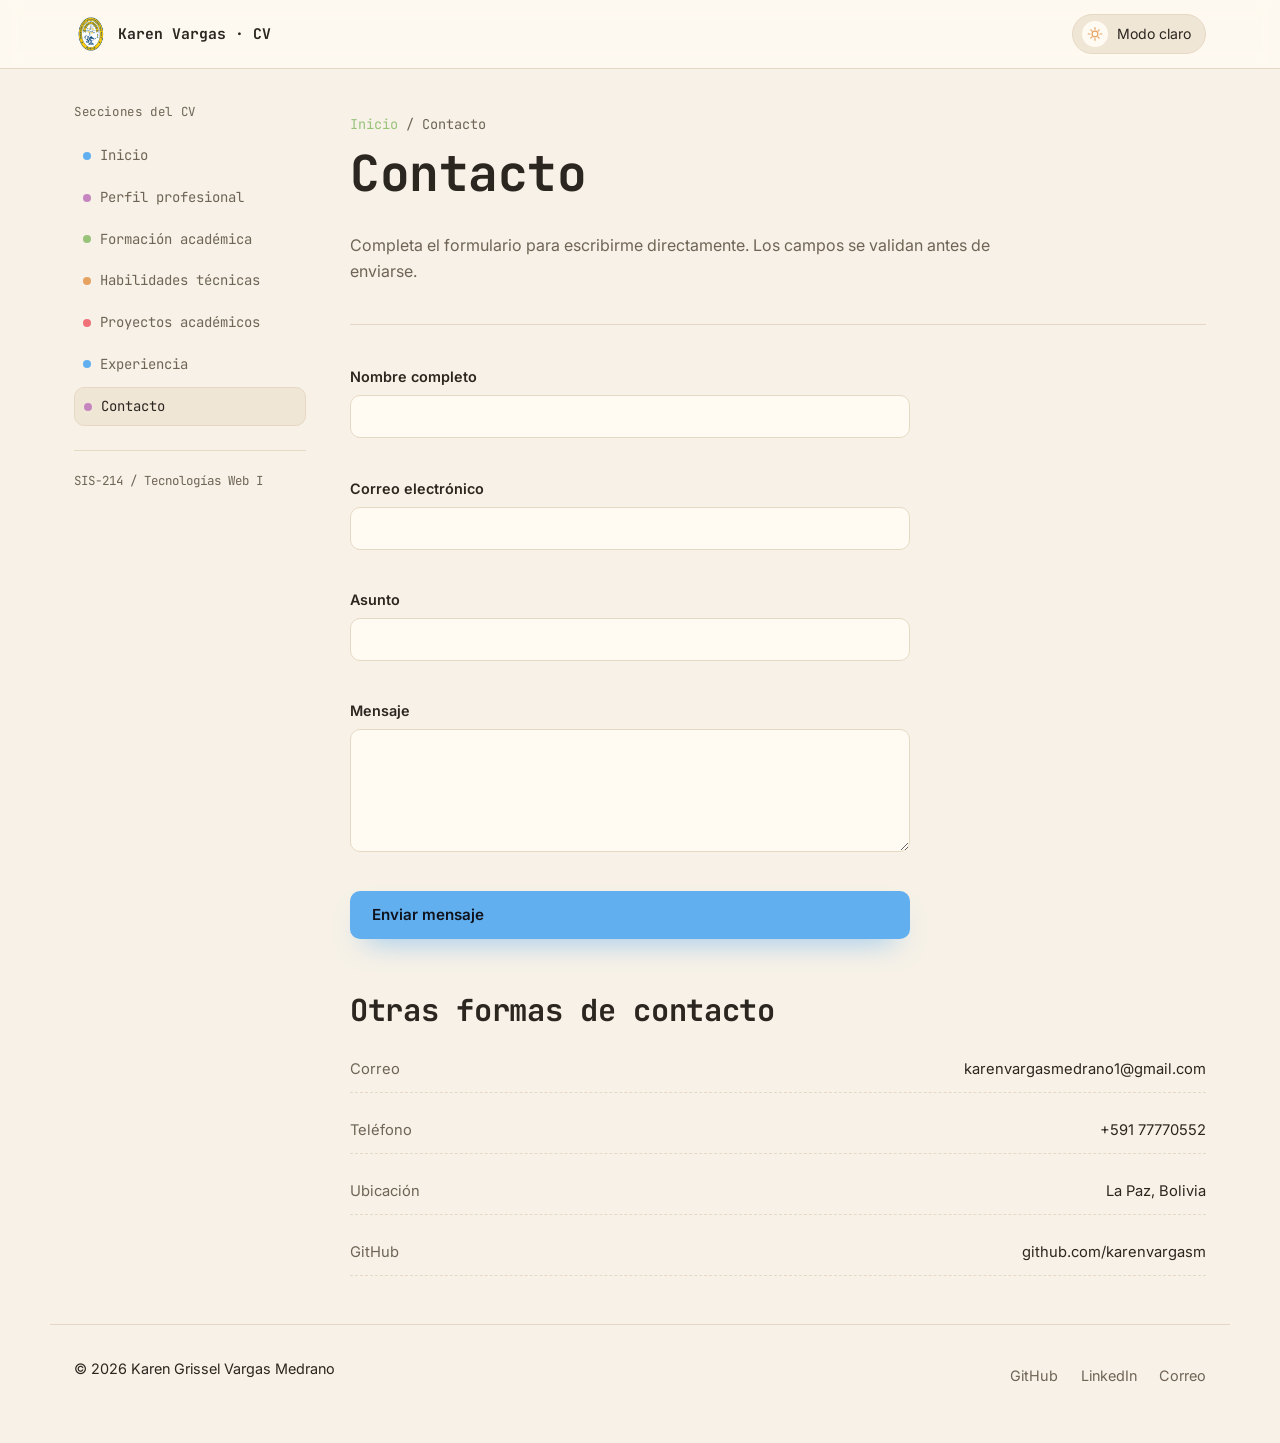
==== commit 48d3fdad: "fix: corregir tildes pendientes en varias paginas" ====
--- a/contacto.html
+++ b/contacto.html
@@ -40,7 +40,7 @@
   </span>
   <span class="toggle_label">Modo oscuro</span>
 </button>
-      <button id="mobile_nav_toggle" class="mobile_nav_toggle" type="button" aria-label="Abrir menu" aria-controls="side_nav" aria-expanded="false">
+      <button id="mobile_nav_toggle" class="mobile_nav_toggle" type="button" aria-label="Abrir menú" aria-controls="side_nav" aria-expanded="false">
         <span></span>
       </button>
     </div>
@@ -108,8 +108,8 @@
       <h2>Otras formas de contacto</h2>
       <div class="quick_facts">
         <div class="quick_fact"><span>Correo</span><span>karenvargasmedrano1@gmail.com</span></div>
-        <div class="quick_fact"><span>Telefono</span><span>+591 77770552</span></div>
-        <div class="quick_fact"><span>Ubicacion</span><span>La Paz, Bolivia</span></div>
+        <div class="quick_fact"><span>Teléfono</span><span>+591 77770552</span></div>
+        <div class="quick_fact"><span>Ubicación</span><span>La Paz, Bolivia</span></div>
         <div class="quick_fact"><span>GitHub</span><span>github.com/karenvargasm</span></div>
       </div>
     </section>
--- a/css/components.css
+++ b/css/components.css
@@ -111,6 +111,42 @@
 .stat_label {
   font-size: 0.85rem;
   color: var(--text_muted);
+}
+
+.stat_trigger {
+  display: block;
+  width: 100%;
+  background: none;
+  border: none;
+  padding: 0;
+  margin: 0;
+  text-align: left;
+  cursor: pointer;
+  font: inherit;
+  color: inherit;
+}
+
+.stat_popover {
+  max-height: 0;
+  margin: 0;
+  opacity: 0;
+  overflow: hidden;
+  font-size: 0.85rem;
+  color: var(--text_muted);
+  border-top: 1px dashed transparent;
+  transition: max-height var(--transition_slow), opacity var(--transition_base), margin-top var(--transition_base), border-color var(--transition_base);
+}
+
+.stat_popover.is_open {
+  max-height: 160px;
+  opacity: 1;
+  margin-top: 0.85rem;
+  padding-top: 0.85rem;
+  border-color: var(--border_soft);
+}
+
+.stat_trigger[aria-expanded='true'] .stat_value {
+  color: var(--accent_string);
 }
 
 .section_nav_grid {
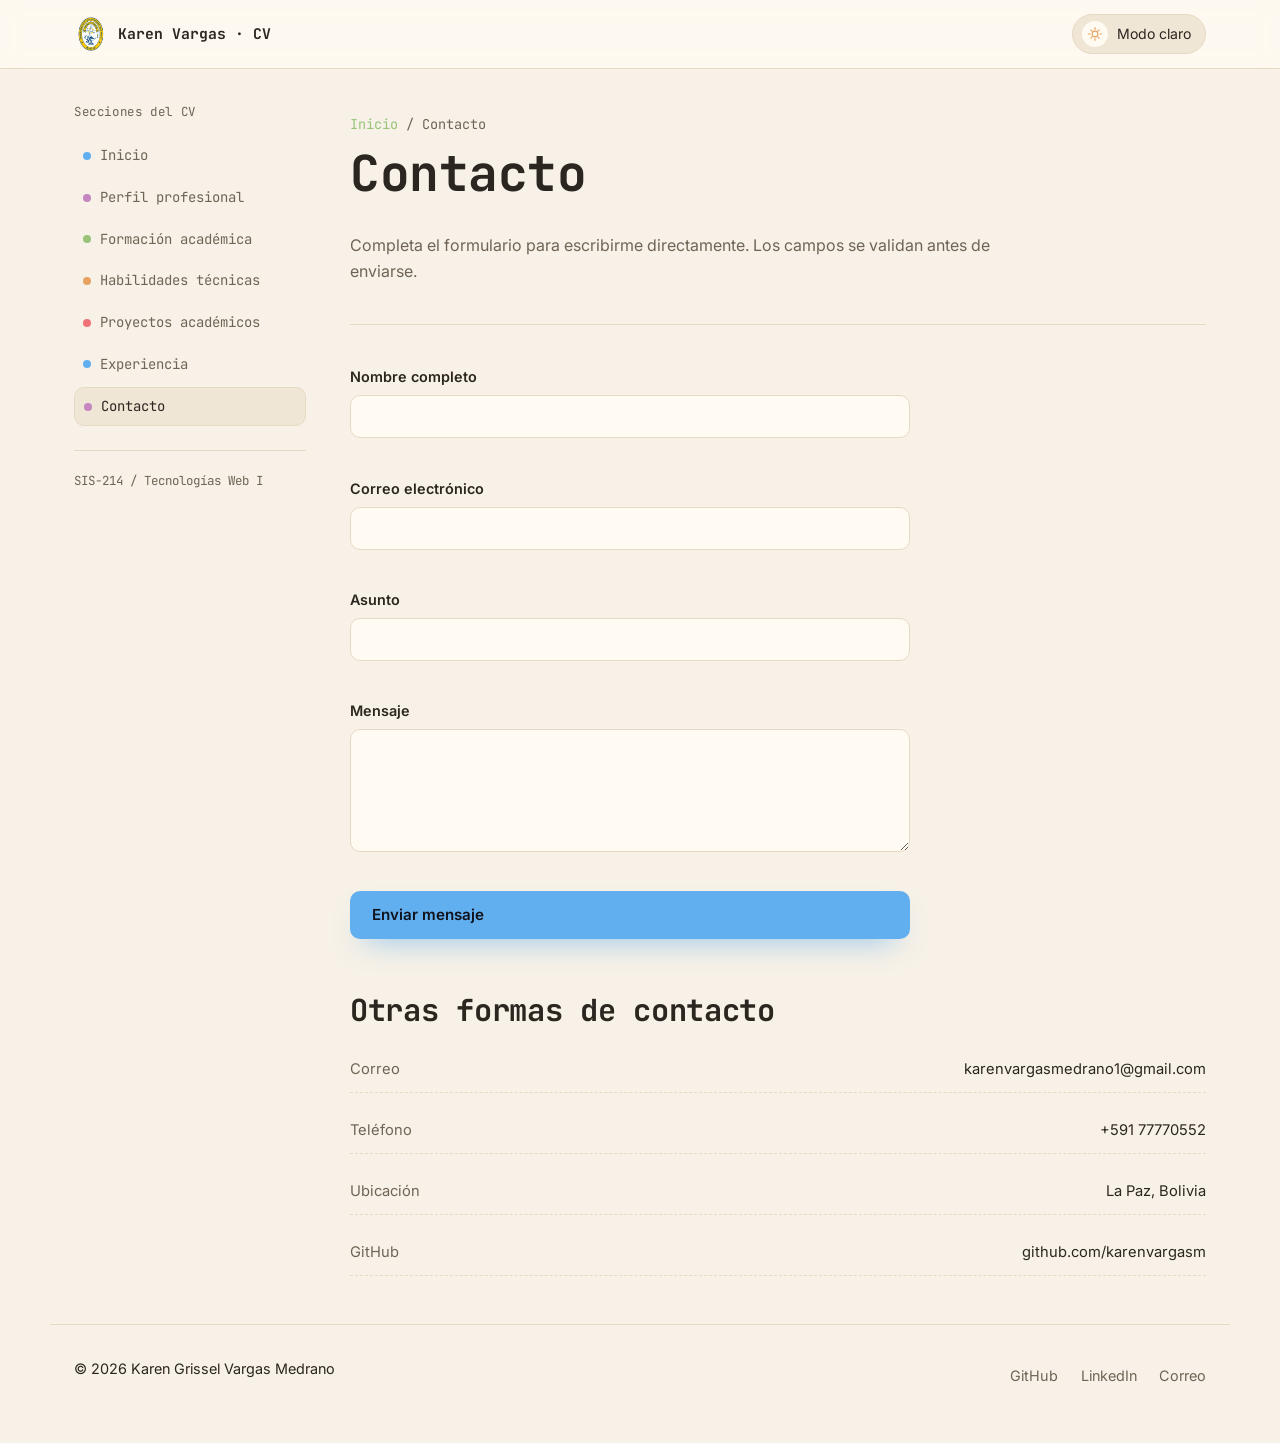
==== commit 6b504a86: "fix: corregir alt del avatar, encuadre de la foto y quitar el logo_sub" ====
--- a/contacto.html
+++ b/contacto.html
@@ -24,7 +24,6 @@
   <img src="assets/images/logo-institucional.png" alt="Universidad Católica Boliviana San Pablo" class="logo_badge" width="34" height="34">
   <span class="logo_text">
     <span class="logo_name">Karen Vargas · CV</span>
-    <span class="logo_sub"></span>
   </span>
 </a>
     <div class="header_actions">
--- a/css/pages.css
+++ b/css/pages.css
@@ -52,12 +52,13 @@
   background: linear-gradient(135deg, var(--accent_function), var(--accent_keyword));
 }
 
-.hero_figure img {
-  border-radius: var(--radius_base);
-  width: 190px;
-  height: 190px;
-  background-color: var(--bg_panel);
-}
+  .hero_figure img {
+    border-radius: var(--radius_base);
+    width: 190px;
+    height: 190px;
+    background-color: var(--bg_panel);
+    object-fit: cover;
+  }
 
 .home_timeline_preview {
   padding: 2.5rem 0;
